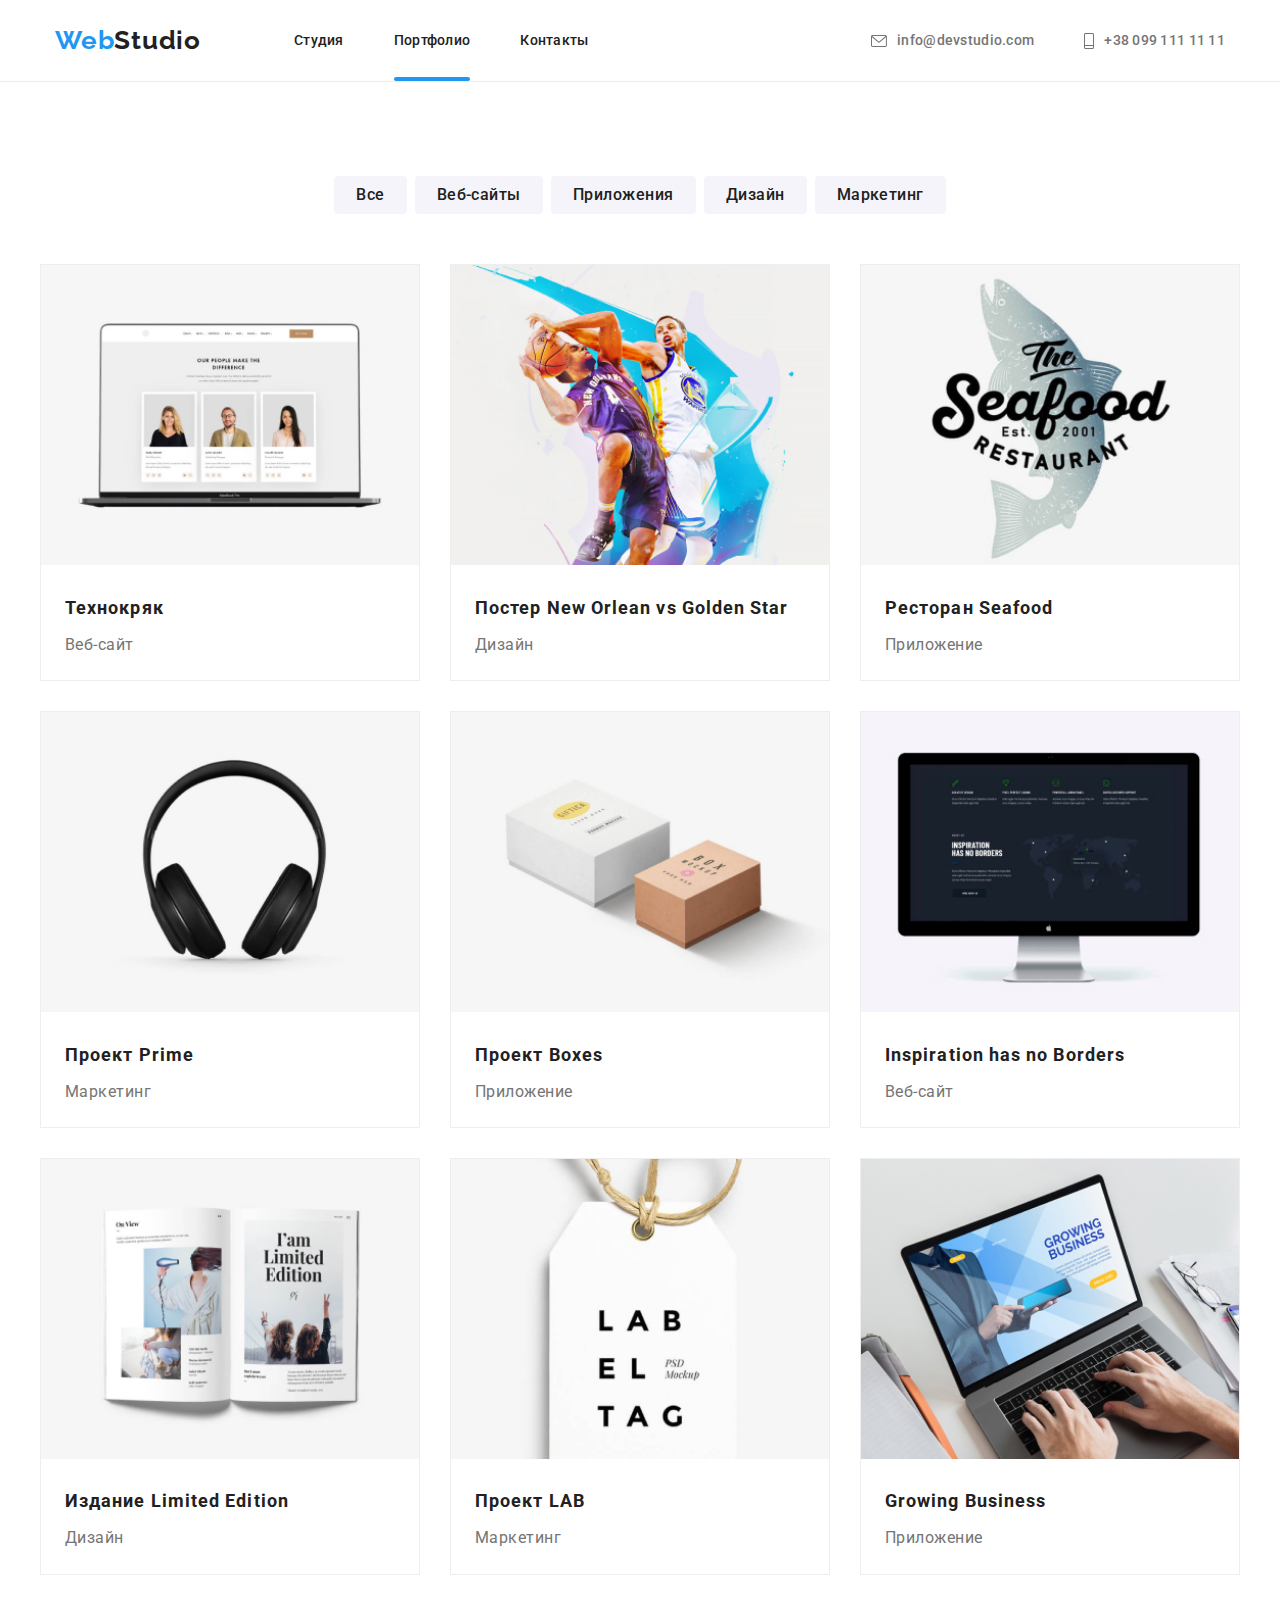
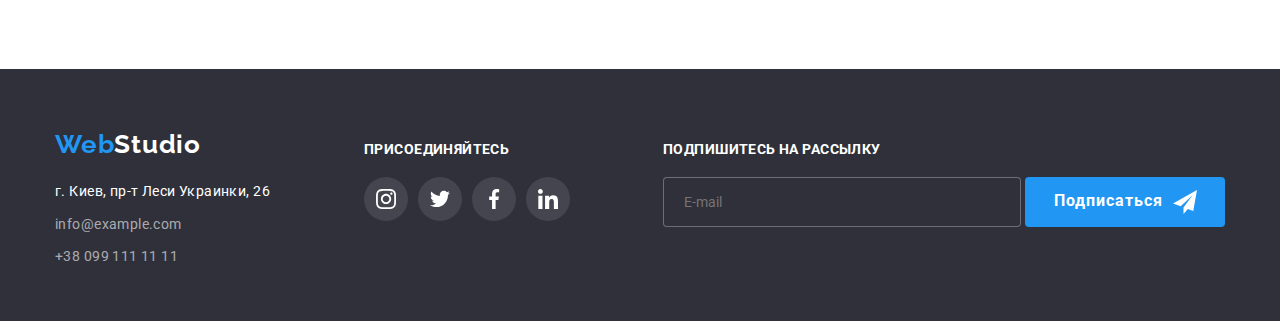
==== portfolio.html @ 97e55f29 "start" ====
<!DOCTYPE html>
<html lang="ru">

<head>
    <meta charset="UTF-8">
    <meta http-equiv="X-UA-Compatible" content="IE=edge">
    <meta name="viewport" content="width=device-width, initial-scale=1.0">
    <title>Document</title>
    <link rel="stylesheet" href="https://cdnjs.cloudflare.com/ajax/libs/modern-normalize/1.1.0/modern-normalize.css"
    integrity="sha512-Y0MM+V6ymRKN2zStTqzQ227DWhhp4Mzdo6gnlRnuaNCbc+YN/ZH0sBCLTM4M0oSy9c9VKiCvd4Jk44aCLrNS5Q=="
    crossorigin="anonymous" referrerpolicy="no-referrer" />
    <link rel="preconnect" href="https://fonts.gstatic.com" crossorigin>
    <link
        href="https://fonts.googleapis.com/css2?family=Raleway:wght@700&family=Roboto:wght@400;500;700;900&display=swap"
        rel="stylesheet">
    <link rel="stylesheet" href="./css/styles.css" />
</head>

<body>
    <header class="header">
        
        <div class="container">
            <a class="logo" href="index.html">
                <span class="logo-web">Web</span><span class="logo-header-studio">Studio</span>
            </a>
<nav class="header-nav">

<ul class="header-list list">
    <li class="header-list-item"><a class="header-link duration link " href="./index.html">Студия</a></li>
    <li class="header-list-item"><a class="header-link duration link current" href="./portfolio.html">Портфолио</a></li>
    <li class="header-list-item"><a class="header-link duration link" href="">Контакты</a></li>
</ul>

</nav>
<div class="header-contacts">
<a class="header-mail  duration link" href=""><svg class="header-contact-icon header-icon-mail duration "  width="16"
height="12">
<use href="./svg/sprite.svg#icon-envelope"></use>
</svg>info@devstudio.com

</a>

<a class="header-tel  duration link" href="tel:+380991111111"><svg class="header-contact-icon header-icon-tel duration "   width="10"
height="16">
    <use href="./svg/sprite.svg#icon-phone"></use>
</svg>+38 099 111 11 11

</a>
</div>
        </div>
</header>

    <main>
<section class="portfolio">
    <div class="container">
        <ul class="portfolio-btn-list">
            <li class="portfolio-btn-item"><button class="portfolio--btn button duration " type="button">Все</button></li>
            <li class="portfolio-btn-item"><button class="portfolio--btn button duration " type="button">Веб-сайты</button></li>
            <li class="portfolio-btn-item"><button class="portfolio--btn button duration " type="button">Приложения</button></li>
            <li class="portfolio-btn-item"><button class="portfolio--btn button duration " type="button">Дизайн</button></li>
            <li class="portfolio-btn-item"><button class="portfolio--btn button duration " type="button">Маркетинг</button></li>
        </ul>
    
    
        <h1 hidden>Наши проекты</h1>
    <ul class="portfolio-projects duration ">
    <li class="projects-item duration ">
       <div class="project-overlay">
        <img src="./images/technocrack.jpg" alt="Технокряк" width ="370">
        
        <p class="project-thumb-text duration ">Ресурс предлагает комплексные предложения с разным уровнем функционала и сервисов. 
            Все это позволит посетителю получить исчерпывающие сведения компании или частном лице.</p>

       </div>
       
        <div class="projects-div-name"><h2 class="project-name">Технокряк</h2>
        <p class="project-text">Веб-сайт</p>
        </div>
    </li>
    <li class="projects-item duration ">
         <div class="project-overlay"> 
            <img src="./images/neworlean.jpg" alt="Постер" width ="370">
        <p class="project-thumb-text duration ">Ресурс предлагает комплексные предложения с разным уровнем функционала и сервисов. 
            Все это позволит посетителю получить исчерпывающие сведения компании или частном лице.</p>

       </div>
        
        <div class="projects-div-name"><h2 class="project-name">Постер New Orlean vs Golden Star</h2>
        <p class="project-text">Дизайн</p>
        </div>
    </li>
    <li class="projects-item duration ">
         <div class="project-overlay"> 
            <img src="./images/seafood.jpg" alt="ресторан Сифуд" width ="370">
        <p class="project-thumb-text duration ">Ресурс предлагает комплексные предложения с разным уровнем функционала и сервисов. 
            Все это позволит посетителю получить исчерпывающие сведения компании или частном лице.</p>

       </div>
        
        <div class="projects-div-name"><h2 class="project-name">Ресторан Seafood</h2>
        <p class="project-text">Приложение</p>
        </div>
    </li>
    <li class="projects-item duration ">
         <div class="project-overlay"> 
            <img src="./images/prime.jpg" alt="проект Прайм" width ="377">
        <p class="project-thumb-text duration ">Ресурс предлагает комплексные предложения с разным уровнем функционала и сервисов. 
            Все это позволит посетителю получить исчерпывающие сведения компании или частном лице.</p>

       </div>
        
        <div class="projects-div-name"><h2 class="project-name">Проект Prime</h2>
        <p class="project-text">Маркетинг</p>
</div> 
</li>
    <li class="projects-item duration ">
         <div class="project-overlay"> 
            <img src="./images/boxes.jpg" alt="проект Боксес" width ="377">
        <p class="project-thumb-text duration ">Ресурс предлагает комплексные предложения с разным уровнем функционала и сервисов. 
            Все это позволит посетителю получить исчерпывающие сведения компании или частном лице.</p>

       </div>
        
        <div class="projects-div-name"><h2 class="project-name">Проект Boxes</h2>
        <p class="project-text">Приложение</p>
        </div>
    </li>
    <li class="projects-item duration ">
         <div class="project-overlay"> 
            <img src="./images/inspiration.jpg" alt="точность без границ" width ="377">
        <p class="project-thumb-text duration ">Ресурс предлагает комплексные предложения с разным уровнем функционала и сервисов. 
            Все это позволит посетителю получить исчерпывающие сведения компании или частном лице.</p>

       </div>
        
        <div class="projects-div-name"><h2 class="project-name">Inspiration has no Borders</h2>
        <p class="project-text">Веб-сайт</p>
 </div>  
</li>
    <li class="projects-item duration ">
         <div class="project-overlay"> 
            <img src="./images/limedition.jpg" alt="Лимитед Эдишн" width ="377">
        <p class="project-thumb-text duration ">Ресурс предлагает комплексные предложения с разным уровнем функционала и сервисов. 
            Все это позволит посетителю получить исчерпывающие сведения компании или частном лице.</p>

       </div>
        
        <div class="projects-div-name"><h2 class="project-name">Издание Limited Edition</h2>
        <p class="project-text">Дизайн</p>
    </div>
</li>
   
    <li class="projects-item duration ">
         <div class="project-overlay"> 
            <img src="./images/projectlab.jpg" alt="проект ЛАБ" width ="377">
        <p class="project-thumb-text duration ">Ресурс предлагает комплексные предложения с разным уровнем функционала и сервисов. 
            Все это позволит посетителю получить исчерпывающие сведения компании или частном лице.</p>

       </div>
        
        <div class="projects-div-name"><h2 class="project-name">Проект LAB</h2>
        <p class="project-text">Маркетинг</p>
    </div>
    </li>
      
    <li class="projects-item duration ">
         <div class="project-overlay"> 
            <img src="./images/growbusiness.jpg" alt="Рост бизнеса" width ="377">
        <p class="project-thumb-text duration ">Ресурс предлагает комплексные предложения с разным уровнем функционала и сервисов. 
            Все это позволит посетителю получить исчерпывающие сведения компании или частном лице.</p>

       </div>
        
        <div class="projects-div-name"><h2 class="project-name">Growing Business</h2>
        <p class="project-text">Приложение</p>
        </div>
    </li>
</ul>
</div>
</div>
</section>
    
    </main>

    <footer class="footer"> 
        <div class="container footdiv">
   <div class="footer-left">
       <a class="logo" href="index.html">
           <span class="logo-web">Web</span><span class="logo-studio-footer">Studio</span>
       </a>
   
       <address class="address-list">
           <ul class="footer-address-list">
               <li class="list-item"><a class="footer-link link address" href="">г. Киев, пр-т Леси Украинки, 26</a></li>
               <li class="list-item"><a class="footer-mail link" href="mailto:info@example.com">info@example.com</a></li>
               <li class="list-item"><a class="footer-tel link" href="tel:+380991111111">+38 099 111 11 11</a></li>
           </ul>
       </address>
        </div>
          
   
   
        <div class="footer-right-div">
            <t3 class="footer-right-title">присоединяйтесь</t3>
       <ul class="social-set">
           <li class="social-item">
               <a href="" class="social-link  duration footcolor">
                   <svg class="social-icon">
                       <use href="./svg/sprite.svg#icon-instagram"></use>
                   </svg>
               </a>
           </li>
           <li class="social-item">
               <a href="" class="social-link  duration footcolor">
                   <svg class="social-icon">
                       <use href="./svg/sprite.svg#icon-twitter"></use>
                   </svg>
               </a>
           </li>
           <li class="social-item">
               <a href="" class="social-link  duration footcolor">
                   <svg class="social-icon">
                       <use href="./svg/sprite.svg#icon-facebook"></use>
                   </svg>
               </a>
           </li>
           <li class="social-item">
               <a href="" class="social-link  duration footcolor">
                   <svg class="social-icon">
                       <use href="./svg/sprite.svg#icon-linkedin" class="icon-link""></use>
                                   </svg>
                               </a>  
                            </li>
                   </ul>
                   
        </div>
        <div class="footer-email-div">
           <label for="email" class="footer-email-label">Подпишитесь на рассылку
           <input type="email" id="email" class="footer-email-input" placeholder="E-mail"/>
           </label>
           <button type="button" class="hero-button footer-email-btn button">Подписаться
               <svg class="telegram" width="24px" height="24px">
                   <use href="./svg/sprite.svg#icon-telegram"></use>
               </svg>
           </button>
       </div>
       </footer>

</body>

</html>
---- css/styles.css ----
/* *{
  outline: solid 1px  teal;
} */


:root {
  --main-color: #212121;
  --second-color: #757575;
  --white-color: #FFFFFF;
  --accent-color: #2196f3;
}

p,
h1,
h2,
h3,
h4,
h5,
h6 {
  margin: 0;
  padding: 0;
}
.container {
width: 1200px;
margin: 0 auto;
padding-left: 15px;
padding-right: 15px;
}

ul {
  margin: 0;
  padding: 0;
}

  
img{
  width: 100%;
 
}

body {
  font-family: Roboto, sans-serif;
  background-color: var(--white-color);
  color: var(--main-color);
}


link,
a,
ul {
  text-decoration: none;
  list-style: none;
}
ul {
  padding-inline-start: 0;
}

.duration{
  transition-duration:250ms;
transition-timing-function: cubic-bezier(0.4, 0, 0.2, 1);
transition-delay:250ms;
}

.is-hidden{
  opacity: 0;
  visibility: hidden;
  pointer-events: none;
}


.button {
  display: block;
font-family: inherit, sans-serif;
font-weight: 700;
font-size: 16px;
text-align: center;
letter-spacing: 0.06em;
border-radius: 4px;
background-color: var(--accent-color);
color: var(--white-color);
cursor: pointer;
border: none; 
}

/*-------LOGO-------*/
.logo-web {
  color: var(--accent-color);
}

.logo {
  font-family: "Raleway";
  font-weight: 700;
  font-size: 26px;
  line-height: 1.2;
  letter-spacing: 0.03em;
  margin-right: 93px;
}
.logo-header-studio {
  color: var(--main-color);
}

/*---------HEADER---------*/

.header {
 background-color: var(--white-color);
  padding-top: 25px;
  padding-bottom: 25px;
  border-bottom: 1px solid #ECECEC;
}
.header .container{
  display: flex;
  align-items: center;
}
.header-list {
  display: flex;
}

.header-list .header-list-item:not(:last-child) {
  margin-right: 50px;
}

.header-contacts {
  display: flex;
  align-items: center;
  
  margin-left: auto;
}
.header-mail {
  
  margin-right: 50px;
}
.header-link,
.header-mail,
.header-tel{
  font-weight: 500;
  font-size: 14px;
  line-height: 1.14;
  letter-spacing: 0.02em;
  color: var(--main-color);
  transition-property:color;
 
}
.header-mail,
.header-tel {
  display: flex;
  align-items: center;
  justify-content: center;
  color: var(--second-color);
}
.header-link:hover,
.header-link:focus,
.header-mail:hover,
.header-mail:focus,
.header-tel:hover,
.header-tel:focus {
  color: var(--accent-color);
}

.header-contact-icon{
  margin-right: 10px;
}

.header-icon-mail,
.header-icon-tel{

  fill:var(--second-color);
  transition-property:fill;

}
.header-mail:hover .contact-icon,
.header-mail:focus .contact-icon,
.header-tel:hover .contact-icon,
.header-tel:focus .contact-icon{
  fill: var(--accent-color);
}

.current{
position:relative;

}


.current::after{
  content: "";
  position: absolute;
width: 100%;
height: 4px;
bottom: -33px;
left: 0;
background: #2196F3;
border-radius: 2px;
}


/*---------HERO---------*/
.hero {
  max-width: 1600px;
  margin-left: auto;
  margin-right: auto;
  background-repeat: no-repeat;
background-size: cover;
background-position: center;
  background-color: #2f303a;
  padding-top: 200px;
  padding-bottom: 200px;
background-image: linear-gradient(
  to right,
 rgba(47, 48, 58, 0.4),
 rgba(47, 48, 58, 0.4)
 ), url(../images/prewiev.jpg);
}

.hero-title {
  margin: 0 auto;
  text-align: center;
  width: 696px;
  margin-bottom: 30px;
  font-weight: 900;
  font-size: 44px;
  line-height: 1.36;
  text-transform: uppercase;
  letter-spacing: 0.06em;
  color: var(--white-color);
}
.hero-button {
  margin: 0 auto;
  min-width: 200px;
  min-height: 50px;
}


/*------TASKS------*/
.tasks{
  background-color: var(--white-color);
  padding-top: 94px;
  
}
.tasks-list {
  display: flex;
}
.tasks-item{
  width: calc((100% - 90px) / 4);
  min-width: 270px;
}
.tasks-item:not(:last-child){
  margin-right: 30px;
}
.tasks-item::before{
  content: "";
  display: block;
  height: 120px;
margin-bottom: 30px;
background-position: center;
background-repeat: no-repeat;
background-size: 70px 70px;
background-color: #F5F4FA;
}
.antenna-icon::before{
background-image: url(../svg/antenna.svg)
}
.clocks-icon::before {
  background-image: url(../svg/clock.svg)
}
.diagram-icon::before {
  background-image: url(../svg/diagram.svg)
}
.astronaut-icon::before {
  background-image: url(../svg/astronaut.svg)
}
.tasks-title {
  font-weight: 700;
  font-size: 14px;
  line-height: 1.14;
  letter-spacing: 0.03em;
  text-transform: uppercase;
}

.tasks-text {
  margin-top: 10px;
  max-height: 75px;
  font-size: 14px;
  line-height: 1.7;
  letter-spacing: 0.03em;
  color: var(--second-color);
}


/*----------WORKS---------*/

.works {
background-color: var(--white-color);
padding-top: 94px;
padding-bottom: 94px;

}

.works-title {
  margin-bottom: 50px;
  text-align: center;
  letter-spacing: 0.03em;
  font-weight: 700;
  font-size: 36px;
  line-height: 1.16;
  color: var(--main-color);
  
}
.works-list {
  display: flex;
   
 
}
.works-list-item {
  position:relative;
  width: calc((100% - 60px) / 3);
 margin-right: 30px;

 
}
.works-list-item:last-child{
  margin-right: 0;
}

.works-list-title{
  content:"";
  position: absolute;
 bottom: 0px;
  left:0;
 width: 100%;
 height: 70px;
 text-align: center;
 padding-top: 27px;
 padding-bottom: 27px;
 font-family: 'Roboto';
 font-style: normal;
 font-weight: 700;
font-size: 14px;
line-height: calc(16/14);
text-align: center;
letter-spacing: 0.03em;
text-transform: uppercase;
color: #FFFFFF;
 background: rgba(47, 48, 58, 0.8);

}

/*---------TEAM---------*/

.team {
  background-color: #F5F4FA;
  padding-top: 94px;
  padding-bottom: 94px;
}

.team-title {
  margin-bottom: 50px;
  text-align: center;
  letter-spacing: 0.03em;
  font-weight: 700;
  font-size: 36px;
  line-height: 1.16;
}
.team-list {
  display: flex;
}

.team-list-item{
  background-color: var(--white-color);
margin-right: 30px;
box-shadow: 0px 1px 3px rgba(0, 0, 0, 0.12),
0px 1px 1px rgba(0, 0, 0, 0.14),
0px 2px 1px rgba(0, 0, 0, 0.2);
border-radius: 0px 0px 4px 4px;
}
.team-list-item:last-child{
  margin-right: 0;
}
.team-name-div{
padding-top: 30px;
padding-bottom: 30px;
}
.team-name-title {
  text-align: center;
  color: var(--main-color);
  font-weight: 500;
  font-size: 16px;
  line-height: 1.2;
  letter-spacing: 0.03em;
}
.team-name-text {
  text-align: center;
  margin-top: 10px;
  margin-bottom: 16px;
  color: var(--second-color);
  font-size: 16px;
  line-height: 1.2;
}

/*--------SOCIAL--------*/

.social-set{
  display: flex;
  justify-content: center;
  
}

.social-link{
  display: block;
  padding: 12px;
  width: 44px;
  height: 44px;
  border-radius: 50%;
  background-color: var(--white-color);
  transition-property: background-color;
}
.social-item:not(:last-child){
  margin-right: 10px;
}

.social-icon{
  fill: #AFB1B8;
  width: 20px;
  height: 20px;
  transition-property:fill, background-color;

}
.social-link:hover,
.social-link:focus {
  background-color: var(--accent-color);
}

.social-link:hover > .social-icon,
.social-link:focus >.social-icon{
fill: var(--white-color);
}




/*---------------CLIENTS-----------*/

.clients {
  background-color: var(--white-color);
padding-top: 94px;
padding-bottom: 94px;
}
.clients-title{
  display: block;
  margin-bottom: 50px;
  text-align: center;
  letter-spacing: 0.03em;
  font-weight: 700;
  font-size: 36px;
  line-height: 1.16;
}
.clients-list{
  display: flex;
}
.client-item
.client-link{
  display: block;
  width: 170px;
  height: 92px;
border: 1px solid #AFB1B8;
border-radius: 4px;
background-color: var(--white-color);
transition-property: background-color, border-color;
}
.client-icon{
  margin: 16px 32px;
width: 106px;
height: 60px;
fill: #AFB1B8;
transition-property:fill;
}
.client-link:hover,
.client-link:focus {
  border-color: var(--accent-color);
}
.client-link:hover > .client-icon,
.client-link:focus >.client-icon{
  fill: var(--accent-color);
  
}
.client-item:not(:last-child) {
  margin-right: 30px;
}

/*---------FOOTER---------*/

.footer {
  background-color: #2f303a;
  padding-top: 60px;
 
}
.footdiv{
  display: flex;
}
.logo-studio-footer {
  color: var(--white-color);
}
.footer-address-list {
  margin-top: 20px;
}
.address {
  color: var(--white-color);
}
.footer-mail,
.footer-tel {
  color: rgba(255, 255, 255, 0.6);
  text-decoration: none;
}
.footer-link,
.footer-mail,
.footer-tel {
  font-style: normal;
  font-size: 14px;
  line-height: 1.7;
  letter-spacing: 0.03em;
}

.footer-address-list > .list-item:not(:last-child){
  margin-bottom: 9px;
}

/*--------footer-right-------*/

.footer-right-div{
  margin-left: 70px;
  margin-top: 12px;
  height: 80px;
}

.footer-right-title{
  display: block;
  font-family: 'Roboto', sans-serif;
  font-style: normal;
 font-weight: 700;
 font-size: 14px;
 line-height: 16px;
 text-transform: uppercase;
 text-align: left;
 color: #FFFFFF;
letter-spacing: 0.03em;
margin-bottom: 20px;
}

.footcolor{
background-color:  rgba(255, 255, 255, 0.1);
}

.footcolor > .social-icon{
  fill: var(--white-color);
}


/*---------footer-email-div--------*/

.footer-email-div{
  position: relative;
  margin-top: 12px;
 margin-left: 93px;
  height: 86px;
  margin-bottom: 94px;
  width: 570px;
}
.footer-email-label{
  display: inline-block;
position: absolute;
top: 0;
left: 0;
font-weight: 700;
font-size: 14px;
line-height: calc(16/14);
letter-spacing: 0.03em;
text-transform: uppercase;
color: #FFFFFF;
}
.footer-email-input{
  padding: 20px;
  margin-top: 20px;
  position: absolute;
 top: 100%;
  left: 0;
  height: 50px;
  width: 358px;
  background-color: #2F303A;
  border: 1px solid rgba(255, 255, 255, 0.3);
  border-radius: 4px;
}
.footer-email-btn{
  position: absolute;
  bottom: 0;
  right: 0;
  margin-left: 12px;
 
}

/*-------------Portfolio-----------*/

/*projects*/
.portfolio {
  padding-top: 94px;
  padding-bottom: 94px;
}
/*navigation*/

.portfolio-btn-list {
  display: flex;
  justify-content: center;
  margin-bottom: 50px;
}
.portfolio-btn-item:not(:last-child) {
  margin-right: 8px;
}

.portfolio--btn {
  padding: 6px 22px;
  font-weight: 500;
  font-size: 16px;
  line-height: 1.62;
  letter-spacing: 0.03em;
  border: transparent;
  color: #212121;
  background-color: #f5f4fa;
  transition-property: color, background-color;

}
.portfolio--btn:hover,
.portfolio--btn:focus {
  color: var(--white-color);
  background-color: var(--accent-color);
  box-shadow: 0px 3px 1px rgba(0, 0, 0, 0.1),
  0px 1px 2px rgba(0, 0, 0, 0.08),
  0px 2px 2px rgba(0, 0, 0, 0.12);
}


.portfolio-projects {
  display: flex;
  flex-wrap: wrap;
  margin-right: -15px;
  margin-left: -15px;
}

.portfolio-projects > .projects-item {
 
 width: calc((100% - 60px) / 3);
 margin-right: 30px;
 margin-bottom: 30px;
 border: 1px solid #EEEEEE;
 cursor: pointer;
 transition-property: box-shadow;
}


.portfolio-projects>.projects-item:hover,
.portfolio-projects>.projects-item:focus{
box-shadow: 0px 1px 1px rgba(0, 0, 0, 0.12),
0px 4px 4px rgba(0, 0, 0, 0.06),
1px 4px 6px rgba(0, 0, 0, 0.16);
}

.portfolio-projects .projects-item:nth-child(3n){
  margin-right: 0;
}
.portfolio-projects .projects-item:nth-last-child(-n + 3){
  margin-bottom: 0;
}
.project-name {
  font-weight: 700;
  font-size: 18px;
  line-height: 2;
  letter-spacing: 0.06em;
  color: var(--main-color);
}
.project-text {
  margin-top: 4px;
  font-size: 16px;
  line-height: 1.88;
  letter-spacing: 0.03em;
  color: var(--second-color);
}
.projects-div-name{
  
  padding: 20px 24px;
  border: 1px #eeeeee;
 
  
}


.projects-item:hover .project-thumb-text{
  opacity: 1;
  transform:translateY(-100%);
  
}


.project-overlay{
  position: relative;
  overflow: hidden;
}

.project-thumb-text{
  position:absolute;
  bottom: -100%;
 left: 0;
 height: 100%;
 width: 100%;
padding: 63px 24px;
font-weight: 400;
font-size: 18px;
line-height: 1.56;
letter-spacing: 0.03em;
color: #FFFFFF;

background:rgba(33, 150, 243, 0.9);
transition-property: transform;

}

/*-----modal------*/
.backdrop{
  position: fixed;
 width: 100%;
  height: 100%;
  top:0;
  background-color: rgba(0, 0, 0, 0.2);
  transform: scale(100%);
  transition-property: transform skale;
  
}
.modal{
  padding: 40px;
  position: absolute;
  top: 50%;
  left: 50%;
  transform: translate(-50%,-50%);
  width: 528px;
  min-height: 581px;
  background-color: var(--white-color);
  box-shadow: 0px 1px 3px rgba(0, 0, 0, 0.12), 0px 1px 1px rgba(0, 0, 0, 0.14), 0px 2px 1px rgba(0, 0, 0, 0.2);
border-radius: 4px;
}

.modal-close-button{
  display: flex;
  justify-content: center;
  align-items: center;
  width: 30px;
  height: 30px;
  position: absolute;
  right:8px;
  top:8px;
  fill:#000000;
  background-color: #fff;
  border-radius: 50%;
  border: 1px solid rgba(0, 0, 0, 0.1);
  cursor: pointer;
  transition-property: fill;

}
.modal-close-button:hover,
.modal-close-button:focus{
  fill: var(--accent-color);
}

.modal-title{
  margin-bottom: 12px;
  font-weight: 700;
font-size: 20px;
line-height: 23px;
text-align: center;
letter-spacing: 0.03em;

color: #212121;
}

.modal-lable{
  display: inline-block;
  font-size: 12px;
margin-bottom: 4px;
line-height: calc(14/12);
letter-spacing: 0.01em;
color: var(--second-color);

}
/*input*/
.modal-input{
  
width: 100%;
padding-left: 42px;
height: 40px;
border: 1px solid rgba(33, 33, 33, 0.2);
border-radius: 4px;
cursor: pointer;
outline: none;
transition-property: border-color;
}

.modal-input::placeholder{
  font-size: 12px;
line-height: 14px;
letter-spacing: 0.01em;

color: rgba(117, 117, 117, 0.5);
}
.modal-input:hover,
.modal-input:focus{
  border-color: var(--accent-color);
}
.modal-field:hover,
.modal-field:focus +.input-icon{
fill: var(--accent-color);
}

.modal-field{
  position: relative;
  margin-bottom: 10px;
}

.modal-input-icon{
  position: absolute;
  top: 50%;
  transform: translateY(-50%);
  left: 15px;
  transition-property: fill;;
}

.modal-comment{
padding: 16px;
height: 120px;
width: 100%;
margin-bottom: 10px;
border: 1px solid rgba(33, 33, 33, 0.2);
border-radius: 4px;
resize:none;
outline: none;
}
.modal-comment::placeholder{
  font-size: 14px;
  line-height: 16px;
  letter-spacing: 0.01em;
}


.checkbox{

}
.modal-check-text{
  display: flex;
  align-items: center;
  font-size: 14px;
line-height: 1.71;
letter-spacing: 0.03em;
cursor: pointer;

color: var(--second-color)
}

.modal-check-text::before{
content:"";
margin-left: 10px;
width: 16px;
height: 15px;
border: 2px solid #212121;
margin-right: 8px;
border-radius: 2px;

}

.modal-check:checked + .modal-check-text::before{
  background-color: var(--accent-color);
  background-image: url(../svg/check.svg);
  background-size: contain;
  background-repeat: no-repeat;
  background-position: center;
  border: none;
}
.modal-check{
  display: none;
  visibility: hidden;
  pointer-events: none;
}

.modal-button{
  margin-top: 30px;
  Offset: 0px, 4px
rgba(0, 0, 0, 0.15)
}
.modal-privacy-link{
  margin-left: 3px;
  color: var(--accent-color);
  text-decoration: underline;
}
.footer-email-btn{
  display: flex;
  align-items: center;
  padding-left: 29px;
}
.telegram{
  margin-left: 10px;
}
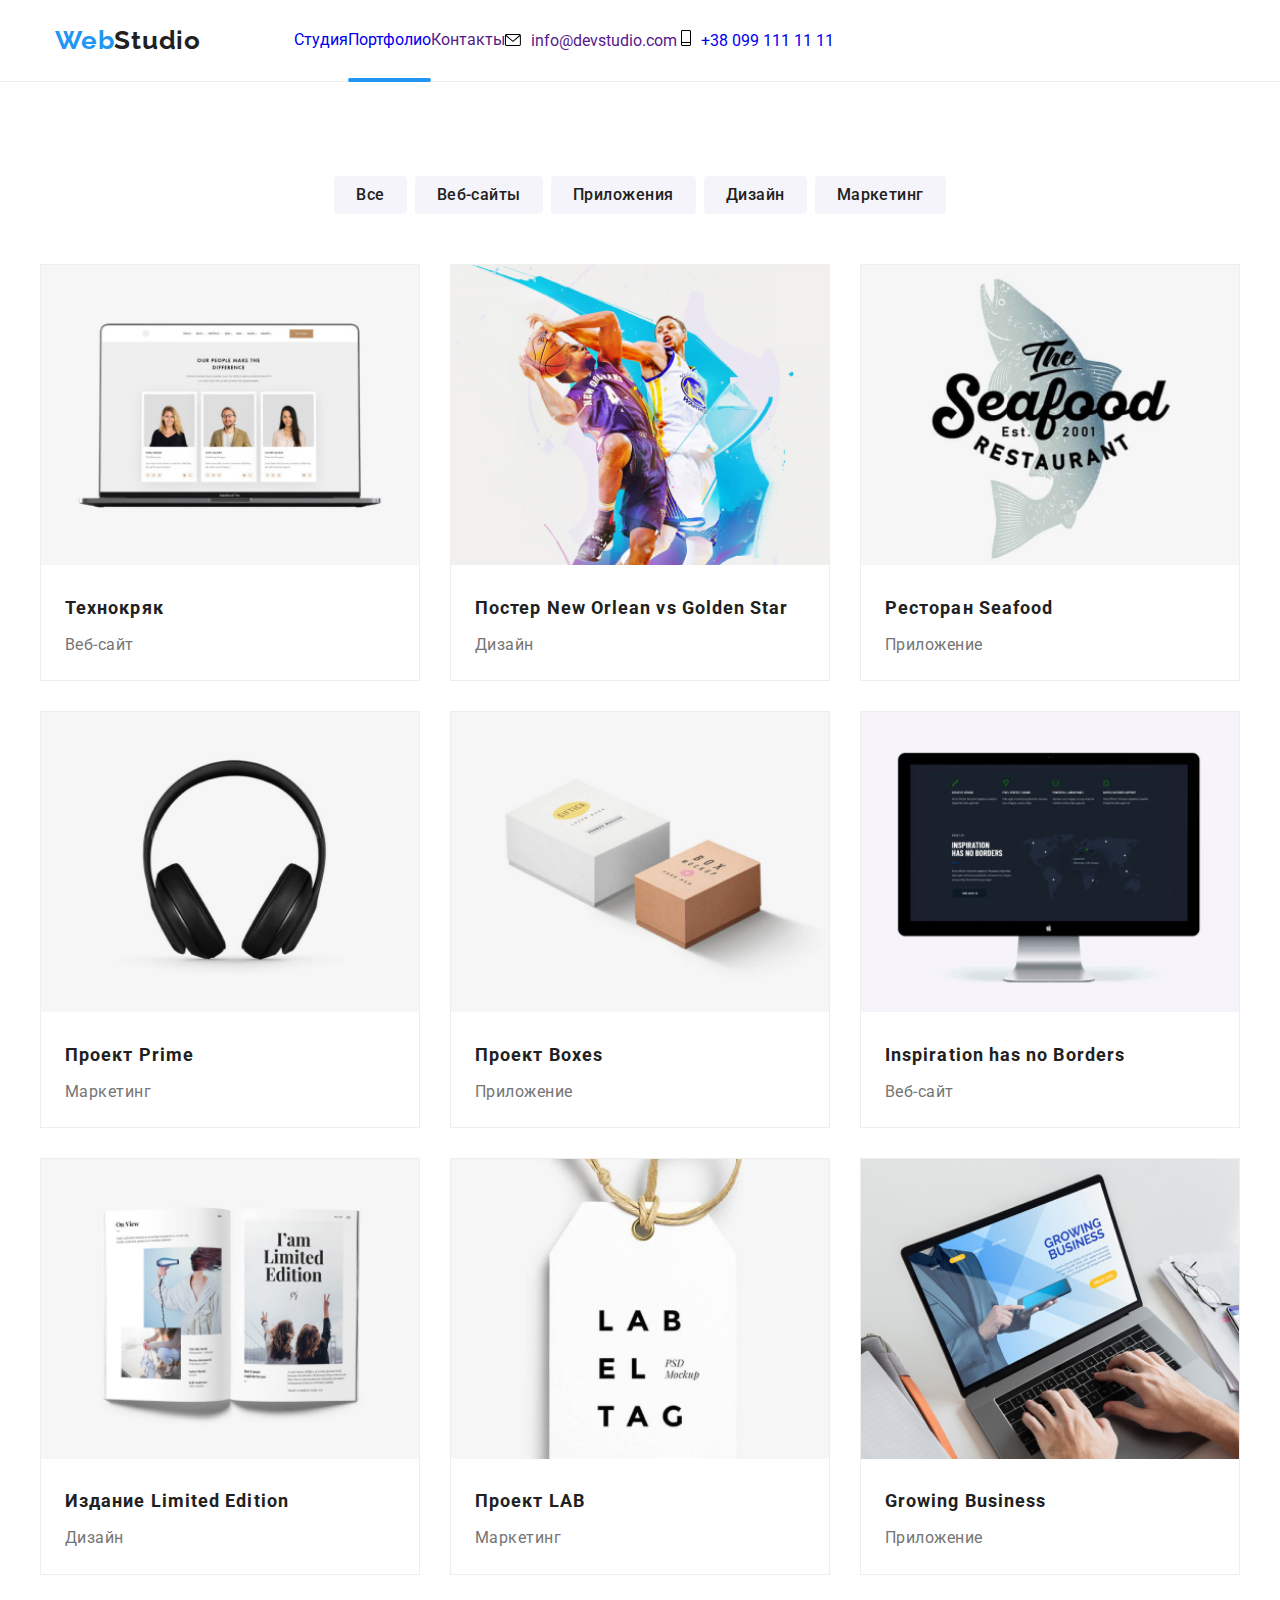
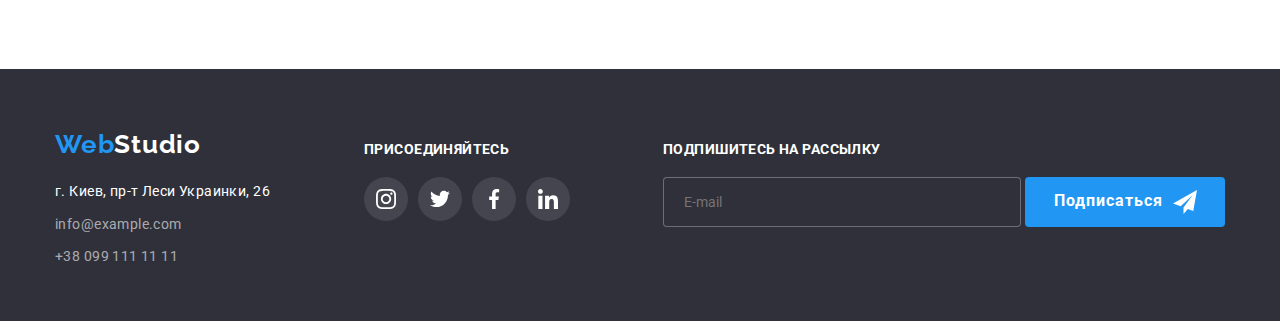
==== commit 03147411: "1" ====
--- a/portfolio.html
+++ b/portfolio.html
@@ -186,7 +186,7 @@
         <div class="container footdiv">
    <div class="footer-left">
        <a class="logo" href="index.html">
-           <span class="logo-web">Web</span><span class="logo-studio-footer">Studio</span>
+           <span class="logo-web">Web</span><span class="logo-footer-studio">Studio</span>
        </a>
    
        <address class="address-list">
--- a/css/styles.css
+++ b/css/styles.css
@@ -115,23 +115,23 @@
   display: flex;
 }
 
-.header-list .header-list-item:not(:last-child) {
+.header-list .header-list__item:not(:last-child) {
   margin-right: 50px;
 }
 
-.header-contacts {
+.header-contact {
   display: flex;
   align-items: center;
   
   margin-left: auto;
 }
-.header-mail {
+.header-contact__mail {
   
   margin-right: 50px;
 }
-.header-link,
-.header-mail,
-.header-tel{
+.header-list__link,
+.header-contact__mail,
+.header-contact__tel{
   font-weight: 500;
   font-size: 14px;
   line-height: 1.14;
@@ -140,19 +140,19 @@
   transition-property:color;
  
 }
-.header-mail,
-.header-tel {
+.header-contact__mail,
+.header-contact__tel {
   display: flex;
   align-items: center;
   justify-content: center;
   color: var(--second-color);
 }
-.header-link:hover,
-.header-link:focus,
-.header-mail:hover,
-.header-mail:focus,
-.header-tel:hover,
-.header-tel:focus {
+.header-list__link:hover,
+.header-list__link:focus,
+.header-contact__mail:hover,
+.header-contact__mail:focus,
+.header-contact__tel:hover,
+.header-contact__tel:focus {
   color: var(--accent-color);
 }
 
@@ -160,17 +160,17 @@
   margin-right: 10px;
 }
 
-.header-icon-mail,
-.header-icon-tel{
+.header-icon__mail,
+.header-icon__tel{
 
   fill:var(--second-color);
   transition-property:fill;
 
 }
-.header-mail:hover .contact-icon,
-.header-mail:focus .contact-icon,
-.header-tel:hover .contact-icon,
-.header-tel:focus .contact-icon{
+.header-contact__mail:hover .contact-icon,
+.header-contact__mail:focus .contact-icon,
+.header-contact__tel:hover .contact-icon,
+.header-contact__tel:focus .contact-icon{
   fill: var(--accent-color);
 }
 
@@ -495,7 +495,7 @@
 .footdiv{
   display: flex;
 }
-.logo-studio-footer {
+.logo-footer-studio {
   color: var(--white-color);
 }
 .footer-address-list {
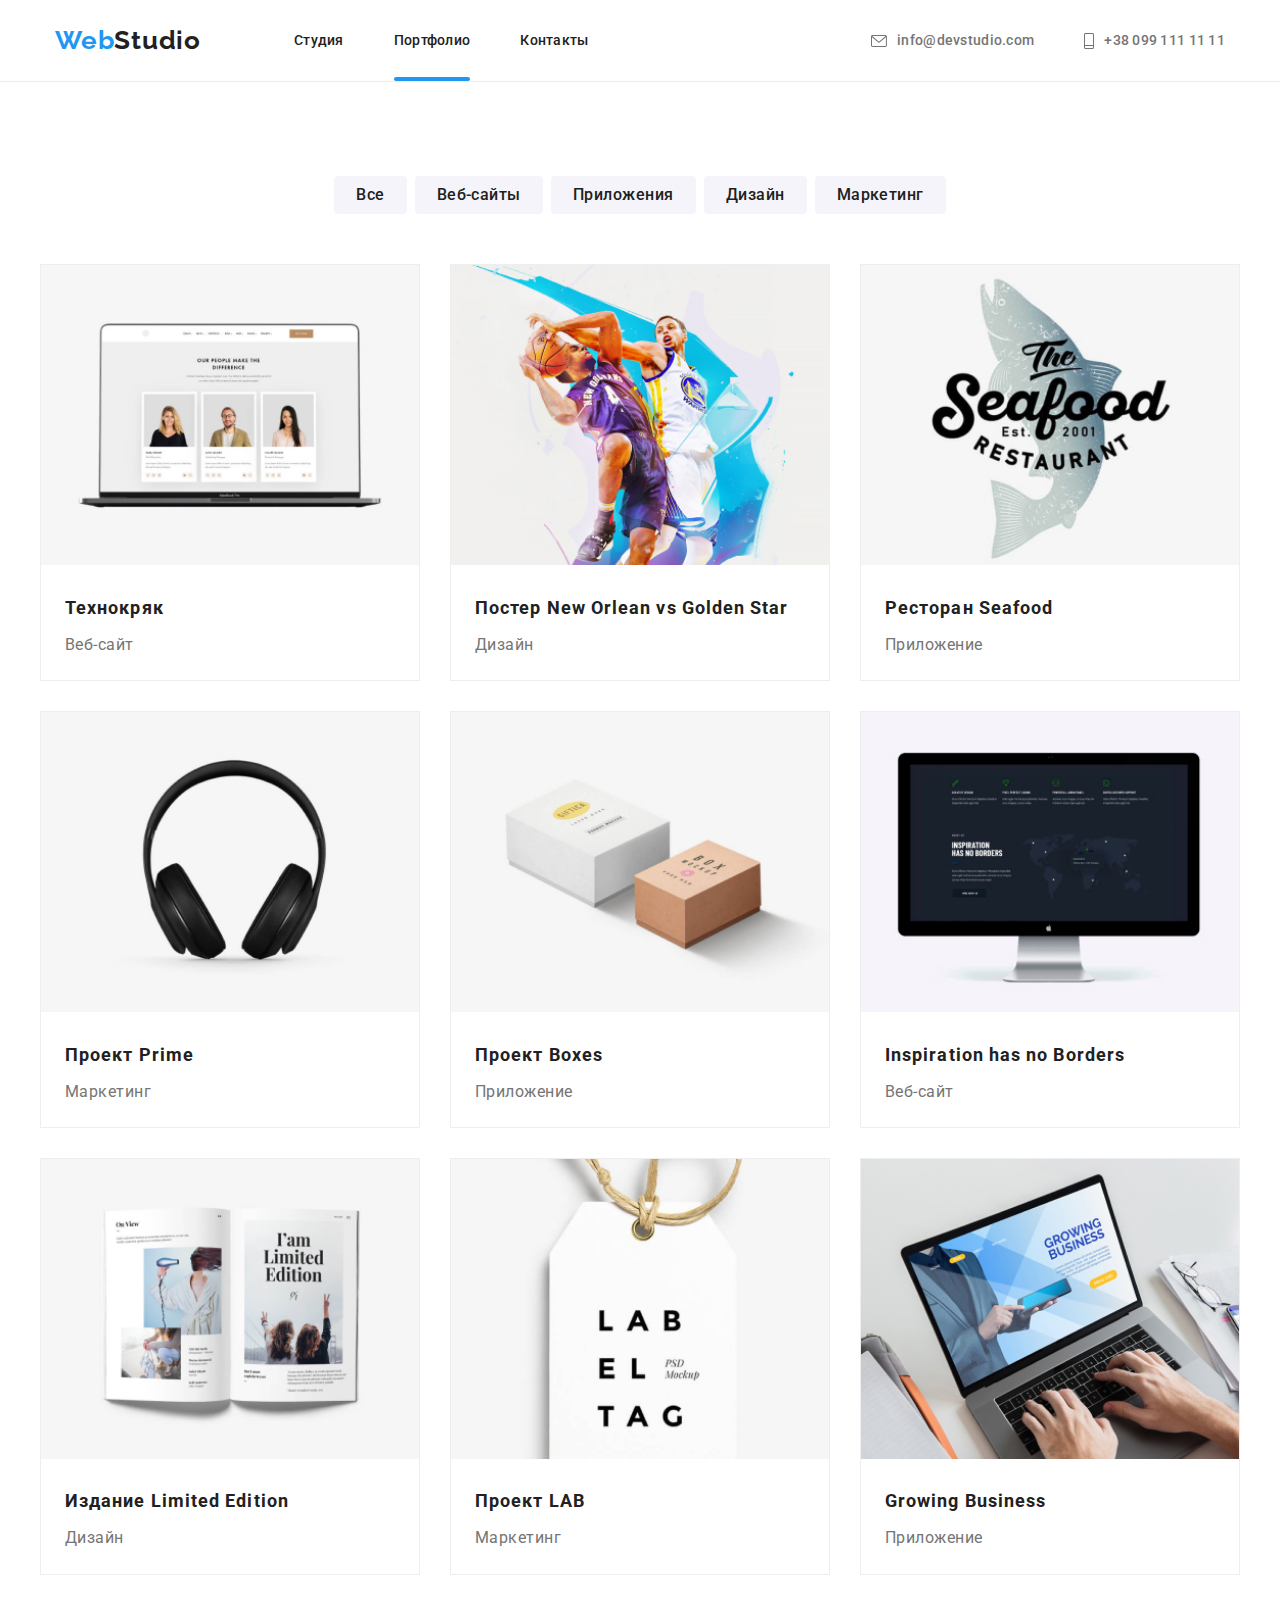
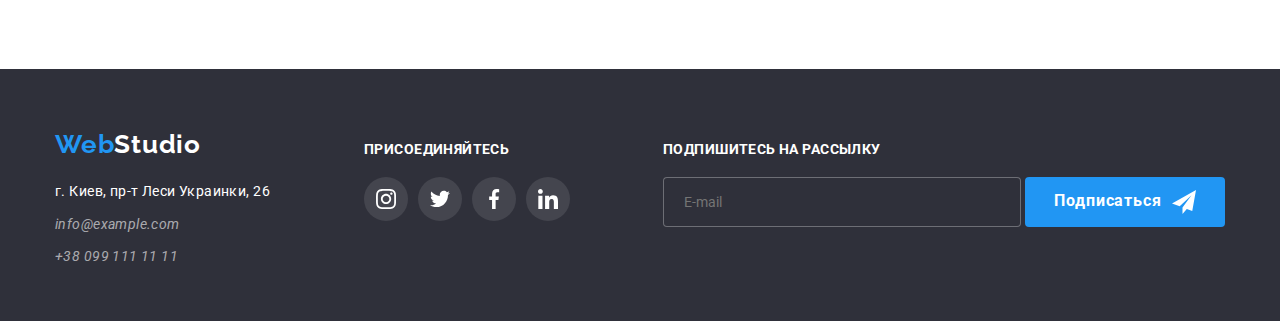
==== commit 12b1c2d1: "final" ====
--- a/portfolio.html
+++ b/portfolio.html
@@ -14,6 +14,7 @@
         href="https://fonts.googleapis.com/css2?family=Raleway:wght@700&family=Roboto:wght@400;500;700;900&display=swap"
         rel="stylesheet">
     <link rel="stylesheet" href="./css/styles.css" />
+    <link rel="stylesheet" href="./css/main.min.css" />
 </head>
 
 <body>
@@ -21,26 +22,26 @@
         
         <div class="container">
             <a class="logo" href="index.html">
-                <span class="logo-web">Web</span><span class="logo-header-studio">Studio</span>
+                <span class="logo__web">Web</span><span class="logo__header-studio">Studio</span>
             </a>
 <nav class="header-nav">
 
 <ul class="header-list list">
-    <li class="header-list-item"><a class="header-link duration link " href="./index.html">Студия</a></li>
-    <li class="header-list-item"><a class="header-link duration link current" href="./portfolio.html">Портфолио</a></li>
-    <li class="header-list-item"><a class="header-link duration link" href="">Контакты</a></li>
+    <li class="header-list__item"><a class="header-list__link duration link " href="./index.html">Студия</a></li>
+    <li class="header-list__item"><a class="header-list__link duration link current" href="./portfolio.html">Портфолио</a></li>
+    <li class="header-list__item"><a class="header-list__link duration link" href="">Контакты</a></li>
 </ul>
 
 </nav>
-<div class="header-contacts">
-<a class="header-mail  duration link" href=""><svg class="header-contact-icon header-icon-mail duration "  width="16"
+<div class="header-contact">
+<a class="header-contact__mail  duration link" href=""><svg class="header-contact__mail-icon  duration "  width="16"
 height="12">
 <use href="./svg/sprite.svg#icon-envelope"></use>
 </svg>info@devstudio.com
 
 </a>
 
-<a class="header-tel  duration link" href="tel:+380991111111"><svg class="header-contact-icon header-icon-tel duration "   width="10"
+<a class="header-contact__tel  duration link" href="tel:+380991111111"><svg class="header-contact__tel-icon duration "   width="10"
 height="16">
     <use href="./svg/sprite.svg#icon-phone"></use>
 </svg>+38 099 111 11 11
@@ -53,19 +54,19 @@
     <main>
 <section class="portfolio">
     <div class="container">
-        <ul class="portfolio-btn-list">
-            <li class="portfolio-btn-item"><button class="portfolio--btn button duration " type="button">Все</button></li>
-            <li class="portfolio-btn-item"><button class="portfolio--btn button duration " type="button">Веб-сайты</button></li>
-            <li class="portfolio-btn-item"><button class="portfolio--btn button duration " type="button">Приложения</button></li>
-            <li class="portfolio-btn-item"><button class="portfolio--btn button duration " type="button">Дизайн</button></li>
-            <li class="portfolio-btn-item"><button class="portfolio--btn button duration " type="button">Маркетинг</button></li>
+        <ul class="portfolio-btn">
+            <li class="portfolio-btn__item"><button class="portfolio-btn__button button duration " type="button">Все</button></li>
+            <li class="portfolio-btn__item"><button class="portfolio-btn__button button duration " type="button">Веб-сайты</button></li>
+            <li class="portfolio-btn__item"><button class="portfolio-btn__button button duration " type="button">Приложения</button></li>
+            <li class="portfolio-btn__item"><button class="portfolio-btn__button button duration " type="button">Дизайн</button></li>
+            <li class="portfolio-btn__item"><button class="portfolio-btn__button button duration " type="button">Маркетинг</button></li>
         </ul>
     
     
         <h1 hidden>Наши проекты</h1>
-    <ul class="portfolio-projects duration ">
-    <li class="projects-item duration ">
-       <div class="project-overlay">
+    <ul class="project__list duration ">
+    <li class="project__item duration ">
+       <div class="project__overlay">
         <img src="./images/technocrack.jpg" alt="Технокряк" width ="370">
         
         <p class="project-thumb-text duration ">Ресурс предлагает комплексные предложения с разным уровнем функционала и сервисов. 
@@ -73,106 +74,106 @@
 
        </div>
        
-        <div class="projects-div-name"><h2 class="project-name">Технокряк</h2>
-        <p class="project-text">Веб-сайт</p>
-        </div>
-    </li>
-    <li class="projects-item duration ">
-         <div class="project-overlay"> 
+        <div class="project__div"><h2 class="project__name">Технокряк</h2>
+        <p class="project__text">Веб-сайт</p>
+        </div>
+    </li>
+    <li class="project__item duration ">
+         <div class="project__overlay"> 
             <img src="./images/neworlean.jpg" alt="Постер" width ="370">
         <p class="project-thumb-text duration ">Ресурс предлагает комплексные предложения с разным уровнем функционала и сервисов. 
             Все это позволит посетителю получить исчерпывающие сведения компании или частном лице.</p>
 
        </div>
         
-        <div class="projects-div-name"><h2 class="project-name">Постер New Orlean vs Golden Star</h2>
-        <p class="project-text">Дизайн</p>
-        </div>
-    </li>
-    <li class="projects-item duration ">
-         <div class="project-overlay"> 
+        <div class="project__div"><h2 class="project__name">Постер New Orlean vs Golden Star</h2>
+        <p class="project__text">Дизайн</p>
+        </div>
+    </li>
+    <li class="project__item duration ">
+         <div class="project__overlay"> 
             <img src="./images/seafood.jpg" alt="ресторан Сифуд" width ="370">
         <p class="project-thumb-text duration ">Ресурс предлагает комплексные предложения с разным уровнем функционала и сервисов. 
             Все это позволит посетителю получить исчерпывающие сведения компании или частном лице.</p>
 
        </div>
         
-        <div class="projects-div-name"><h2 class="project-name">Ресторан Seafood</h2>
-        <p class="project-text">Приложение</p>
-        </div>
-    </li>
-    <li class="projects-item duration ">
-         <div class="project-overlay"> 
+        <div class="project__div"><h2 class="project__name">Ресторан Seafood</h2>
+        <p class="project__text">Приложение</p>
+        </div>
+    </li>
+    <li class="project__item duration ">
+         <div class="project__overlay"> 
             <img src="./images/prime.jpg" alt="проект Прайм" width ="377">
         <p class="project-thumb-text duration ">Ресурс предлагает комплексные предложения с разным уровнем функционала и сервисов. 
             Все это позволит посетителю получить исчерпывающие сведения компании или частном лице.</p>
 
        </div>
         
-        <div class="projects-div-name"><h2 class="project-name">Проект Prime</h2>
-        <p class="project-text">Маркетинг</p>
+        <div class="project__div"><h2 class="project__name">Проект Prime</h2>
+        <p class="project__text">Маркетинг</p>
 </div> 
 </li>
-    <li class="projects-item duration ">
-         <div class="project-overlay"> 
+    <li class="project__item duration ">
+         <div class="project__overlay"> 
             <img src="./images/boxes.jpg" alt="проект Боксес" width ="377">
         <p class="project-thumb-text duration ">Ресурс предлагает комплексные предложения с разным уровнем функционала и сервисов. 
             Все это позволит посетителю получить исчерпывающие сведения компании или частном лице.</p>
 
        </div>
         
-        <div class="projects-div-name"><h2 class="project-name">Проект Boxes</h2>
-        <p class="project-text">Приложение</p>
-        </div>
-    </li>
-    <li class="projects-item duration ">
-         <div class="project-overlay"> 
+        <div class="project__div"><h2 class="project__name">Проект Boxes</h2>
+        <p class="project__text">Приложение</p>
+        </div>
+    </li>
+    <li class="project__item duration ">
+         <div class="project__overlay"> 
             <img src="./images/inspiration.jpg" alt="точность без границ" width ="377">
         <p class="project-thumb-text duration ">Ресурс предлагает комплексные предложения с разным уровнем функционала и сервисов. 
             Все это позволит посетителю получить исчерпывающие сведения компании или частном лице.</p>
 
        </div>
         
-        <div class="projects-div-name"><h2 class="project-name">Inspiration has no Borders</h2>
-        <p class="project-text">Веб-сайт</p>
+        <div class="project__div"><h2 class="project__name">Inspiration has no Borders</h2>
+        <p class="project__text">Веб-сайт</p>
  </div>  
 </li>
-    <li class="projects-item duration ">
-         <div class="project-overlay"> 
+    <li class="project__item duration ">
+         <div class="project__overlay"> 
             <img src="./images/limedition.jpg" alt="Лимитед Эдишн" width ="377">
         <p class="project-thumb-text duration ">Ресурс предлагает комплексные предложения с разным уровнем функционала и сервисов. 
             Все это позволит посетителю получить исчерпывающие сведения компании или частном лице.</p>
 
        </div>
         
-        <div class="projects-div-name"><h2 class="project-name">Издание Limited Edition</h2>
-        <p class="project-text">Дизайн</p>
+        <div class="project__div"><h2 class="project__name">Издание Limited Edition</h2>
+        <p class="project__text">Дизайн</p>
     </div>
 </li>
    
-    <li class="projects-item duration ">
-         <div class="project-overlay"> 
+    <li class="project__item duration ">
+         <div class="project__overlay"> 
             <img src="./images/projectlab.jpg" alt="проект ЛАБ" width ="377">
         <p class="project-thumb-text duration ">Ресурс предлагает комплексные предложения с разным уровнем функционала и сервисов. 
             Все это позволит посетителю получить исчерпывающие сведения компании или частном лице.</p>
 
        </div>
         
-        <div class="projects-div-name"><h2 class="project-name">Проект LAB</h2>
-        <p class="project-text">Маркетинг</p>
+        <div class="project__div"><h2 class="project__name">Проект LAB</h2>
+        <p class="project__text">Маркетинг</p>
     </div>
     </li>
       
-    <li class="projects-item duration ">
-         <div class="project-overlay"> 
+    <li class="project__item duration ">
+         <div class="project__overlay"> 
             <img src="./images/growbusiness.jpg" alt="Рост бизнеса" width ="377">
         <p class="project-thumb-text duration ">Ресурс предлагает комплексные предложения с разным уровнем функционала и сервисов. 
             Все это позволит посетителю получить исчерпывающие сведения компании или частном лице.</p>
 
        </div>
         
-        <div class="projects-div-name"><h2 class="project-name">Growing Business</h2>
-        <p class="project-text">Приложение</p>
+        <div class="project__div"><h2 class="project__name">Growing Business</h2>
+        <p class="project__text">Приложение</p>
         </div>
     </li>
 </ul>
@@ -183,63 +184,63 @@
     </main>
 
     <footer class="footer"> 
-        <div class="container footdiv">
-   <div class="footer-left">
+        <div class="container">
+    <div class="footer-contact">
        <a class="logo" href="index.html">
-           <span class="logo-web">Web</span><span class="logo-footer-studio">Studio</span>
+           <span class="logo__web">Web</span><span class="logo__footer-studio">Studio</span>
        </a>
-   
+    
        <address class="address-list">
-           <ul class="footer-address-list">
-               <li class="list-item"><a class="footer-link link address" href="">г. Киев, пр-т Леси Украинки, 26</a></li>
-               <li class="list-item"><a class="footer-mail link" href="mailto:info@example.com">info@example.com</a></li>
-               <li class="list-item"><a class="footer-tel link" href="tel:+380991111111">+38 099 111 11 11</a></li>
+           <ul class="footer-contact__list">
+               <li class="footer-contact__list-item"><a class="footer-contact__list-address link" href="">г. Киев, пр-т Леси Украинки, 26</a></li>
+               <li class="footer-contact__list-item"><a class="footer-contact__list-mail link" href="mailto:info@example.com">info@example.com</a></li>
+               <li class="footer-contact__list-item"><a class="footer-contact__list-tel link" href="tel:+380991111111">+38 099 111 11 11</a></li>
            </ul>
        </address>
         </div>
           
-   
-   
-        <div class="footer-right-div">
-            <t3 class="footer-right-title">присоединяйтесь</t3>
-       <ul class="social-set">
-           <li class="social-item">
-               <a href="" class="social-link  duration footcolor">
-                   <svg class="social-icon">
+    
+    
+        <div class="footer-social">
+            <t3 class="footer-social__title">присоединяйтесь</t3>
+       <ul class="social-block">
+           <li class="social-block__item">
+               <a href="" class="social-block__link  duration footcolor">
+                   <svg class="social-block__icon">
                        <use href="./svg/sprite.svg#icon-instagram"></use>
                    </svg>
                </a>
            </li>
-           <li class="social-item">
-               <a href="" class="social-link  duration footcolor">
-                   <svg class="social-icon">
+           <li class="social-block__item">
+               <a href="" class="social-block__link  duration footcolor">
+                   <svg class="social-block__icon">
                        <use href="./svg/sprite.svg#icon-twitter"></use>
                    </svg>
                </a>
            </li>
-           <li class="social-item">
-               <a href="" class="social-link  duration footcolor">
-                   <svg class="social-icon">
+           <li class="social-block__item">
+               <a href="" class="social-block__link  duration footcolor">
+                   <svg class="social-block__icon">
                        <use href="./svg/sprite.svg#icon-facebook"></use>
                    </svg>
                </a>
            </li>
-           <li class="social-item">
-               <a href="" class="social-link  duration footcolor">
-                   <svg class="social-icon">
-                       <use href="./svg/sprite.svg#icon-linkedin" class="icon-link""></use>
+           <li class="social-block__item">
+               <a href="" class="social-block__link  duration footcolor">
+                   <svg class="social-block__icon">
+                       <use href="./svg/sprite.svg#icon-linkedin" class="icon-link"></use>
                                    </svg>
                                </a>  
                             </li>
                    </ul>
                    
         </div>
-        <div class="footer-email-div">
-           <label for="email" class="footer-email-label">Подпишитесь на рассылку
-           <input type="email" id="email" class="footer-email-input" placeholder="E-mail"/>
+        <div class="footer-email">
+           <label for="email" class="footer-email__label">Подпишитесь на рассылку
+           <input type="email" id="email" class="footer-email__input" placeholder="E-mail"/>
            </label>
-           <button type="button" class="hero-button footer-email-btn button">Подписаться
-               <svg class="telegram" width="24px" height="24px">
+           <button type="button" class="main-button footer-email__btn button">Подписаться
+               <svg class="footer-email__btn-telegram" width="24px" height="24px">
                    <use href="./svg/sprite.svg#icon-telegram"></use>
                </svg>
            </button>
--- a/css/main.min.css
+++ b/css/main.min.css
@@ -0,0 +1,2 @@
+:root{--main-color: #212121;--second-color: #757575;--white-color: #FFFFFF;--accent-color: #2196f3}p,h1,h2,h3,h4,h5,h6{margin:0;padding:0}.container{width:1200px;margin:0 auto;padding-left:15px;padding-right:15px}ul{margin:0;padding:0}img{width:100%}body{font-family:Roboto, sans-serif;background-color:var(--white-color);color:var(--main-color)}link,a,ul{text-decoration:none;list-style:none}ul{padding-inline-start:0}.duration{transition-duration:250ms;transition-timing-function:cubic-bezier(0.4, 0, 0.2, 1);transition-delay:250ms}.is-hidden{opacity:0;visibility:hidden;pointer-events:none}.button{display:block;font-family:inherit, sans-serif;font-weight:700;font-size:16px;text-align:center;letter-spacing:0.06em;border-radius:4px;border:none;cursor:pointer}.main-button{display:flex;justify-content:center;align-items:center;margin:0 auto;min-width:200px;height:50px;background-color:var(--accent-color);color:var(--white-color)}.logo{font-family:"Raleway";font-weight:700;font-size:26px;line-height:1.2;letter-spacing:0.03em;margin-right:93px}.logo__web{color:var(--accent-color)}.logo__header-studio{color:var(--main-color)}.logo__footer-studio{color:var(--white-color)}.header{background-color:var(--white-color);padding-top:25px;padding-bottom:25px;border-bottom:1px solid #ECECEC}.header .container{display:flex;align-items:center}.current{position:relative}.current::after{content:"";position:absolute;width:100%;height:4px;bottom:-33px;left:0;background:#2196F3;border-radius:2px}.header-contact{display:flex;align-items:center;margin-left:auto}.header-contact__mail,.header-contact__tel{display:flex;align-items:center;justify-content:center;color:var(--second-color);font-weight:500;font-size:14px;line-height:1.14;letter-spacing:0.02em;transition-property:color}.header-contact__mail-icon,.header-contact__tel-icon{margin-right:10px;fill:var(--second-color);transition-property:fill}.header-contact__mail{margin-right:50px}.header-contact__mail:hover,.header-contact__mail:focus{color:var(--accent-color)}.header-contact__mail:hover .header-contact__mail-icon,.header-contact__mail:focus .header-contact__mail-icon{fill:var(--accent-color)}.header-contact__tel:hover,.header-contact__tel:focus{color:var(--accent-color)}.header-contact__tel:hover .header-contact__tel-icon,.header-contact__tel:focus .header-contact__tel-icon{fill:var(--accent-color)}.header-list{display:flex}.header-list__link{font-weight:500;font-size:14px;line-height:1.14;letter-spacing:0.02em;color:var(--main-color);transition-property:color}.header-list__link:hover,.header-list__link:focus{color:var(--accent-color)}.header-list__item:not(:last-child){margin-right:50px}.hero{max-width:1600px;margin-left:auto;margin-right:auto;background-repeat:no-repeat;background-size:cover;background-position:center;background-color:#2f303a;padding-top:200px;padding-bottom:200px;background-image:linear-gradient(to right, rgba(47,48,58,0.4), rgba(47,48,58,0.4)),url(../images/prewiev.jpg)}.hero-title{margin:0 auto;text-align:center;width:696px;margin-bottom:30px;font-weight:900;font-size:44px;line-height:1.36;text-transform:uppercase;letter-spacing:0.06em;color:var(--white-color)}.tasks{background-color:var(--white-color);padding-top:94px}.tasks-title{font-weight:700;font-size:14px;line-height:1.14;letter-spacing:0.03em;text-transform:uppercase}.tasks-text{margin-top:10px;max-height:75px;font-size:14px;line-height:1.7;letter-spacing:0.03em;color:var(--second-color)}.tasks-list{display:flex}.tasks-item{width:calc((100% - 90px) / 4);min-width:270px}.tasks-item:not(:last-child){margin-right:30px}.tasks-item::before{content:"";display:block;height:120px;margin-bottom:30px;background-position:center;background-repeat:no-repeat;background-size:70px 70px;background-color:#F5F4FA}.antenna-icon::before{background-image:url(../svg/antenna.svg)}.clocks-icon::before{background-image:url(../svg/clock.svg)}.diagram-icon::before{background-image:url(../svg/diagram.svg)}.astronaut-icon::before{background-image:url(../svg/astronaut.svg)}.works{background-color:var(--white-color);padding-top:94px;padding-bottom:94px}.works-title{margin-bottom:50px;text-align:center;letter-spacing:0.03em;font-weight:700;font-size:36px;line-height:1.16;color:var(--main-color)}.works-list{display:flex}.works-list-item{position:relative;width:calc((100% - 60px) / 3);margin-right:30px}.works-list-item:last-child{margin-right:0}.works-list-title{content:"";position:absolute;bottom:0px;left:0;width:100%;height:70px;text-align:center;padding-top:27px;padding-bottom:27px;font-family:'Roboto';font-style:normal;font-weight:700;font-size:14px;line-height:calc(16/14);text-align:center;letter-spacing:0.03em;text-transform:uppercase;color:#FFFFFF;background:rgba(47,48,58,0.8)}.team{background-color:#F5F4FA;padding-top:94px;padding-bottom:94px}.team-title{margin-bottom:50px;text-align:center;letter-spacing:0.03em;font-weight:700;font-size:36px;line-height:1.16}.team-list{display:flex}.team-list-item{background-color:var(--white-color);margin-right:30px;box-shadow:0px 1px 3px rgba(0,0,0,0.12),0px 1px 1px rgba(0,0,0,0.14),0px 2px 1px rgba(0,0,0,0.2);border-radius:0px 0px 4px 4px}.team-list-item:last-child{margin-right:0}.team-name{padding-top:30px;padding-bottom:30px}.team-name-title{text-align:center;color:var(--main-color);font-weight:500;font-size:16px;line-height:1.2;letter-spacing:0.03em}.team-name-text{text-align:center;margin-top:10px;margin-bottom:16px;color:var(--second-color);font-size:16px;line-height:1.2}.client{background-color:var(--white-color);padding-top:94px;padding-bottom:94px}.client-title{display:block;margin-bottom:50px;text-align:center;letter-spacing:0.03em;font-weight:700;font-size:36px;line-height:1.16}.client-list{display:flex}.client-list__item,.client-list__link{display:block;width:170px;height:92px;border-radius:4px;background-color:var(--white-color);transition-property:background-color, border-color}.client-list__item:hover,.client-list__item:focus,.client-list__link:hover,.client-list__link:focus{border-color:var(--accent-color)}.client-list__icon{margin:16px 32px;width:106px;height:60px;fill:#AFB1B8;transition-property:fill}.client-list__link:hover .client-list__icon,.client-list__link:focus .client-list__icon{fill:var(--accent-color)}.client-list__item:not(:last-child){margin-right:30px}.client-list__link{border:1px solid #AFB1B8}.footer{background-color:#2f303a;padding-top:60px}.footer>.container{display:flex}.footer-contact__list{margin-top:20px}.footer-contact__list-address,.footer-contact__list-mail,.footer-contact__list-tel{font-size:14px;line-height:1.7;letter-spacing:0.03em;color:rgba(255,255,255,0.6)}.footer-contact__list-item:not(:last-child){margin-bottom:9px}.footer-contact__list-address{color:var(--white-color);font-style:normal}.footer-social{margin-left:70px;margin-top:12px;height:80px}.footer-social__title{display:block;font-family:'Roboto', sans-serif;font-style:normal;font-weight:700;font-size:14px;line-height:16px;text-transform:uppercase;text-align:left;color:#FFFFFF;letter-spacing:0.03em;margin-bottom:20px}.footcolor{background-color:rgba(255,255,255,0.1)}.footcolor>.social-block__icon{fill:var(--white-color)}.footer-email{position:relative;margin-top:12px;margin-left:93px;height:86px;margin-bottom:94px;width:570px}.footer-email__label{display:inline-block;position:absolute;top:0;left:0;font-weight:700;font-size:14px;line-height:calc(16/14);letter-spacing:0.03em;text-transform:uppercase;color:#FFFFFF}.footer-email__input{padding:20px;margin-top:20px;position:absolute;color:#FFFFFF;top:100%;left:0;height:50px;width:358px;background-color:#2F303A;border:1px solid rgba(255,255,255,0.3);border-radius:4px}.footer-email__btn{position:absolute;bottom:0;right:0;margin-left:12px}.footer-email__btn-telegram{margin-left:10px}.social-block{display:flex;justify-content:center}.social-block__link{display:block;padding:12px;width:44px;height:44px;border-radius:50%;transition-property:background-color}.social-block__link:hover,.social-block__link:focus{background-color:var(--accent-color)}.social-block__item:not(:last-child){margin-right:10px}.social-block__icon{fill:#AFB1B8;width:20px;height:20px;transition-property:fill, background-color}.social-block__link:hover>.social-block__icon,.social-block__link:focus>.social-block__icon{fill:var(--white-color)}.portfolio{padding-top:94px;padding-bottom:94px}.portfolio-btn{display:flex;justify-content:center;margin-bottom:50px}.portfolio-btn__item:not(:last-child){margin-right:8px}.portfolio-btn__button{padding:6px 22px;font-weight:500;font-size:16px;line-height:1.62;letter-spacing:0.03em;border:transparent;color:#212121;background-color:#f5f4fa;transition-property:color, background-color}.portfolio-btn__button:hover,.portfolio-btn__button:focus{color:var(--white-color);background-color:var(--accent-color);box-shadow:0px 3px 1px rgba(0,0,0,0.1),0px 1px 2px rgba(0,0,0,0.08),0px 2px 2px rgba(0,0,0,0.12)}.project__list{display:flex;flex-wrap:wrap;margin-right:-15px;margin-left:-15px}.project__item{width:calc((100% - 60px) / 3);margin-right:30px;margin-bottom:30px;border:1px solid #EEEEEE;cursor:pointer;transition-property:box-shadow}.project__item:hover,.project__item:focus{box-shadow:0px 1px 1px rgba(0,0,0,0.12),0px 4px 4px rgba(0,0,0,0.06),1px 4px 6px rgba(0,0,0,0.16)}.project__item:nth-child(3n){margin-right:0}.project__item:nth-last-child(-n+3){margin-bottom:0}.project__div{padding:20px 24px;border:1px #eeeeee}.project__name{font-weight:700;font-size:18px;line-height:2;letter-spacing:0.06em;color:var(--main-color)}.project__text{margin-top:4px;font-size:16px;line-height:1.88;letter-spacing:0.03em;color:var(--second-color)}.project__overlay{position:relative;overflow:hidden}.project-thumb-text{position:absolute;bottom:-100%;left:0;height:100%;width:100%;padding:63px 24px;font-weight:400;font-size:18px;line-height:1.56;letter-spacing:0.03em;color:#FFFFFF;background:rgba(33,150,243,0.9);transition-property:transform}.project__item:hover .project-thumb-text{opacity:1;transform:translateY(-100%)}.backdrop{position:fixed;width:100%;height:100%;top:0;background-color:rgba(0,0,0,0.2);transform:scale(100%);transition-property:transform skale}.modal{padding:40px;position:absolute;top:50%;left:50%;transform:translate(-50%, -50%);width:528px;min-height:581px;background-color:var(--white-color);box-shadow:0px 1px 3px rgba(0,0,0,0.12),0px 1px 1px rgba(0,0,0,0.14),0px 2px 1px rgba(0,0,0,0.2);border-radius:4px}.modal-title{margin-bottom:12px;font-weight:700;font-size:20px;line-height:23px;text-align:center;letter-spacing:0.03em;color:#212121}.modal-lable{display:inline-block;font-size:12px;margin-bottom:4px;line-height:calc(14/12);letter-spacing:0.01em;color:var(--second-color)}.modal-close-button{display:flex;justify-content:center;align-items:center;width:30px;height:30px;position:absolute;right:8px;top:8px;fill:#000000;background-color:#fff;border-radius:50%;border:1px solid rgba(0,0,0,0.1);cursor:pointer;transition-property:fill}.modal-close-button:hover,.modal-close-button:focus{fill:var(--accent-color)}.modal-input{width:100%;padding-left:42px;height:40px;border:1px solid rgba(33,33,33,0.2);border-radius:4px;cursor:pointer;outline:none;transition-property:border-color}.modal-input:hover,.modal-input:focus{border-color:var(--accent-color)}.modal-input::placeholder{font-size:12px;line-height:14px;letter-spacing:0.01em;color:rgba(117,117,117,0.5)}.modal-field{position:relative;margin-bottom:10px}.modal-field:hover,.modal-field:focus+.input-icon{fill:var(--accent-color)}.modal-input-icon{position:absolute;top:50%;transform:translateY(-50%);left:15px;transition-property:fill}.modal-comment{padding:16px;height:120px;width:100%;margin-bottom:10px;border:1px solid rgba(33,33,33,0.2);border-radius:4px;resize:none;outline:none}.modal-comment::placeholder{font-size:14px;line-height:16px;letter-spacing:0.01em}.modal-check-text{display:flex;align-items:center;font-size:14px;line-height:1.71;letter-spacing:0.03em;cursor:pointer;color:var(--second-color)}.modal-check-text::before{content:"";margin-left:10px;width:16px;height:15px;border:2px solid #212121;margin-right:8px;border-radius:2px}.modal-check{display:none;visibility:hidden;pointer-events:none}.modal-check:checked+.modal-check-text::before{background-color:var(--accent-color);background-image:url(../svg/check.svg);background-size:contain;background-repeat:no-repeat;background-position:center;border:none}.modal__button{margin-top:30px;Offset:0px,4px rgba(0,0,0,0.15)}.modal-privacy-link{margin-left:3px;color:var(--accent-color);text-decoration:underline}.footer-email-btn{display:flex;align-items:center;padding-left:29px}.telegram{margin-left:10px}
+/*# sourceMappingURL=main.min.css.map */